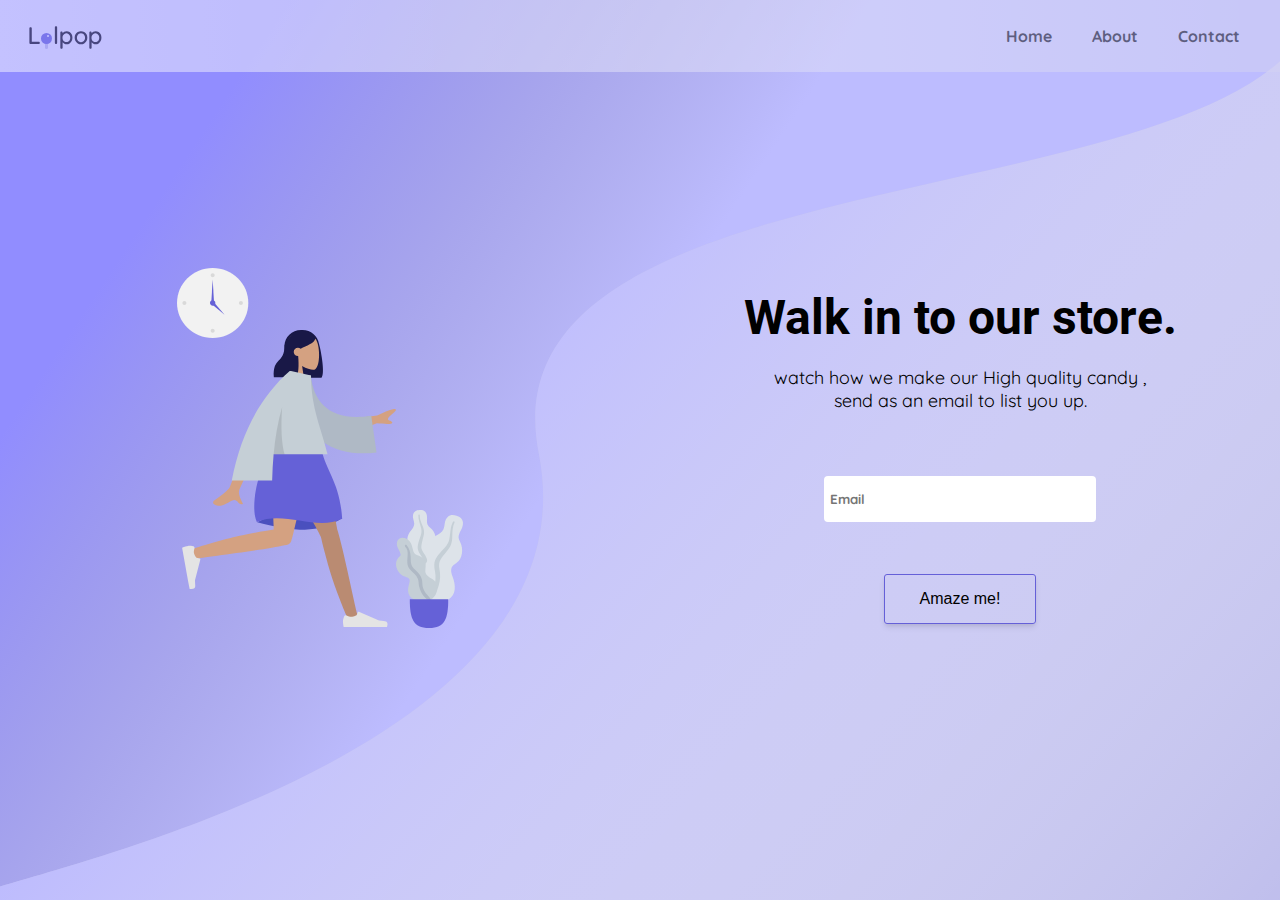
==== product-landing-page/index.html @ ae01e2fa "product landing page" ====
<!DOCTYPE html>
<html lang="en">
<head>
    <meta charset="UTF-8">
    <meta name="viewport" content="width=device-width, initial-scale=1.0">
    <link rel="stylesheet" href="./style.css">
    <title>Document</title>
</head>
<body>
    <!-- <script defer  src="https://cdn.freecodecamp.org/testable-projects-fcc/v1/bundle.js"></script> -->

<header id="header">
<img id="image-header" src="./svg/logo.svg" alt="logo">
<nav id="nav-bar">
  <ul id="nav-link">
    <a href="#home"><li>Home</li></a>
    <a href="#about"><li>About</li></a>
    <a href="#contact"><li>Contact</li></a>
  </ul>
</nav>
</header>
<section id="home" class="visit">
  <div class="walk-in">
  <div class="details">
      <h2>Walk in to our store.</h2>
    <p> watch how we make our High quality candy ,<br>
      send as an email to list you up.</p>
  </div>
    <form id="form">
   <input id="email" placeholder="Email" type="email" required>
   <label for="email"></label>
   <button href="https://www.freecodecamp.com/email-submit" id="submit" type="submit">Amaze me!</button>
    </form>
    </div>
  <div class="svg">
    <img class="image-svg" src="./svg/svg-girl.svg" alt="girk">
  </div>
</section>
<section class="about" id="about">
</section>
  </body>
---- product-landing-page/style.css ----
* {
    padding: 0px; margin: 0px;
    box-sizing: border-box;
  }

  @font-face {
    font-family: "Roboto-bold";
    src: url(./Fonts/Roboto/Roboto-Bold.ttf);
  }
  @font-face {
    font-family: "Quicksand-regular";
    src: url(./Fonts/Quicksand/Quicksand-Regular.ttf);
  }
  @font-face {
    font-family: "Quicksand-bold";
    src: url(./Fonts/Quicksand/Quicksand-Bold.ttf);
  }
  html {
    scroll-behavior: smooth;
  }
  
  #header {
    display: flex;justify-content: space-between;
    position: fixed;align-items: center;
    top: 0px;
    width: 100%; padding: 0px 20px 0px 20px;
    pointer-events: none;
    background: linear-gradient(88.14deg, #F7F7FF 0%, rgba(255, 255, 255, 0) 97.83%), #D3D2F2;
    height: 8vh;
    opacity: 50%;
  }
  
  #nav-bar {
    display: flex;
    align-items: center;justify-content: center;
  
  }
  #nav-link {
     display: flex;
     font-family: 'Quicksand-bold';
    pointer-events: all;
  }
  #nav-link li {
     margin: 0 20px;
     list-style: none;
  }
  #nav-link a {
     text-decoration: none;
    color: black;
  }

  .visit {
    height: 100vh;
    background-image: url(./svg/background.svg);background-repeat: no-repeat;
    background-position:center;background-size: cover;
    display: grid;grid-template-columns: repeat(2, 1fr);
  }
  .walk-in {
    grid-area: 1/2;justify-self: center;align-self: center;
    display: grid;
    grid-template-rows: 200px 200px;
  }

  .svg{
    justify-self: center;align-self: center;
  } 
 .details {
   align-self: center;
   justify-self: start;
 }

  .details h2 {
    font-family: 'Roboto-bold';
    font-size:  3rem;
    text-align: center;

  }

  .details p{
    font-size: 18px;font-family: 'Quicksand-regular';
     margin-top: 20px;
     text-align: center;
  }

  #form {
     align-self: center;justify-self: center;
     width: 70%;
     display: flex;align-items: center;flex-direction: column;justify-content: space-evenly;
     height: 100%;
  }
  #email {
 width: 90%;
  padding: 15px 6px;
  border: none;
  border-radius: 4px;
  font-family: 'Quicksand-bold';
  }
  #submit {
    background: transparent;
    border: 1px solid #6560d8; border-radius: 3px;
    width: 50%; padding: 15px 0;
    text-align: center;
    font-size: 1rem;
    transition: all 0.5s;
    cursor: pointer;
   box-shadow: 0 4px 6px -1px rgba(0, 0, 0, 0.1), 0 2px 4px -1px rgba(0, 0, 0, 0.06);
  }
 #submit:hover{
    background-color: #6561d7; color: white;
    box-shadow: none;
    border: 1px solid #d2d1f3; border-radius: 3px;
  }
.visit {
  height: 100vh;
}
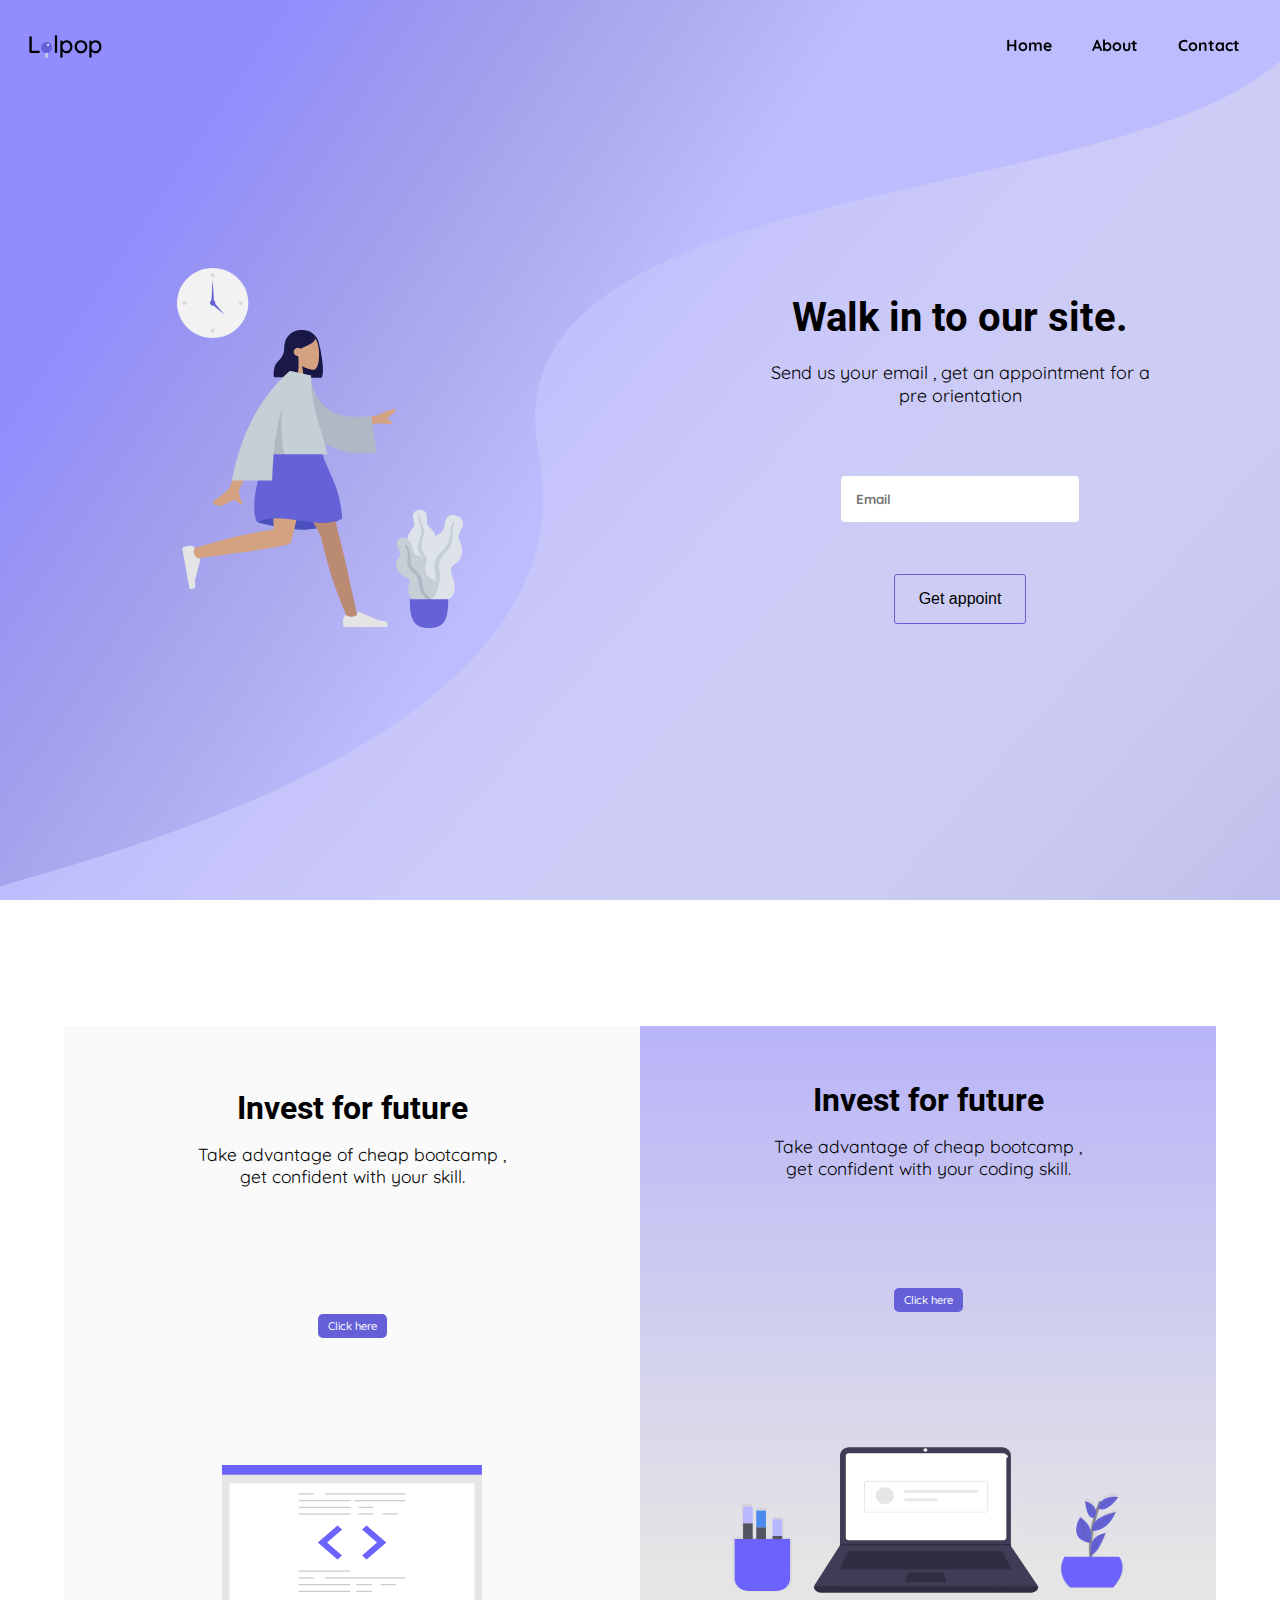
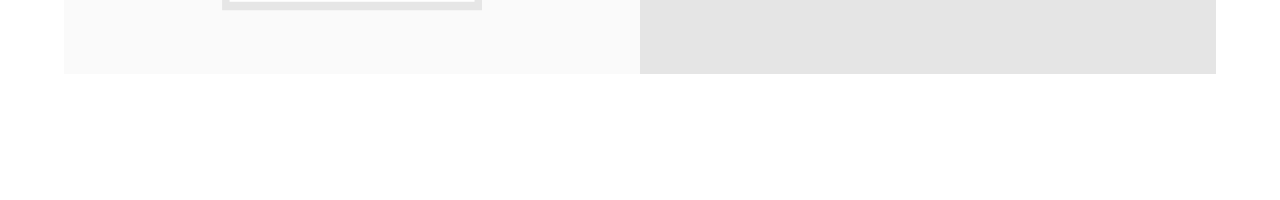
==== commit b6253045: "product landing page" ====
--- a/product-landing-page/index.html
+++ b/product-landing-page/index.html
@@ -22,14 +22,13 @@
 <section id="home" class="visit">
   <div class="walk-in">
   <div class="details">
-      <h2>Walk in to our store.</h2>
-    <p> watch how we make our High quality candy ,<br>
-      send as an email to list you up.</p>
+      <h2>Walk in to our site.</h2>
+    <p> Send us your email , get an appointment for a <br> pre orientation </p>
   </div>
     <form id="form">
    <input id="email" placeholder="Email" type="email" required>
    <label for="email"></label>
-   <button href="https://www.freecodecamp.com/email-submit" id="submit" type="submit">Amaze me!</button>
+   <button href="https://www.freecodecamp.com/email-submit" id="submit" type="submit"> Get appoint </button>
     </form>
     </div>
   <div class="svg">
@@ -37,5 +36,28 @@
   </div>
 </section>
 <section class="about" id="about">
+      <div class="benefits">
+      <div class="invest">
+        <div class="text">
+      <h2>Invest for future</h2>
+      <p>
+        Take advantage of cheap bootcamp , <br> get confident with your skill.
+      </p>
+    </div>
+    <a href="">Click here</a>
+        <img src="./svg/code.svg" alt="man">
+      </div>
+        <div class="rent">
+          <div class="text">
+        <h2>Invest for future</h2>
+        <p>
+          Take advantage of cheap bootcamp , <br> get confident with your coding skill.
+        </p>
+          </div>
+          <a href="">Click here</a>
+          <img src="./svg/laptop.svg" alt="man">
+        </div>
+        </div>
 </section>
+<script src="./test.js"></script>
   </body>--- a/product-landing-page/style.css
+++ b/product-landing-page/style.css
@@ -1,8 +1,11 @@
 * {
     padding: 0px; margin: 0px;
     box-sizing: border-box;
+  
   }
-
+  html {
+    scroll-behavior: smooth;
+  }
   @font-face {
     font-family: "Roboto-bold";
     src: url(./Fonts/Roboto/Roboto-Bold.ttf);
@@ -15,29 +18,27 @@
     font-family: "Quicksand-bold";
     src: url(./Fonts/Quicksand/Quicksand-Bold.ttf);
   }
-  html {
-    scroll-behavior: smooth;
+  @font-face {
+    font-family: "Quicksand-medium";
+    src: url(./Fonts/Quicksand/Quicksand-Medium.ttf);
   }
-  
+
   #header {
     display: flex;justify-content: space-between;
     position: fixed;align-items: center;
     top: 0px;
     width: 100%; padding: 0px 20px 0px 20px;
     pointer-events: none;
-    background: linear-gradient(88.14deg, #F7F7FF 0%, rgba(255, 255, 255, 0) 97.83%), #D3D2F2;
-    height: 8vh;
-    opacity: 50%;
+    height: 10vh;
   }
   
   #nav-bar {
     display: flex;
     align-items: center;justify-content: center;
-  
   }
   #nav-link {
      display: flex;
-     font-family: 'Quicksand-bold';
+    font-family: 'Quicksand-bold';
     pointer-events: all;
   }
   #nav-link li {
@@ -56,8 +57,7 @@
     display: grid;grid-template-columns: repeat(2, 1fr);
   }
   .walk-in {
-    grid-area: 1/2;justify-self: center;align-self: center;
-    display: grid;
+    display: grid; grid-area: 1/2;justify-self: center;align-self: center;
     grid-template-rows: 200px 200px;
   }
 
@@ -65,13 +65,12 @@
     justify-self: center;align-self: center;
   } 
  .details {
-   align-self: center;
-   justify-self: start;
+   align-self: center; justify-self: start;
  }
 
   .details h2 {
     font-family: 'Roboto-bold';
-    font-size:  3rem;
+    font-size:  2.5rem;
     text-align: center;
 
   }
@@ -81,7 +80,6 @@
      margin-top: 20px;
      text-align: center;
   }
-
   #form {
      align-self: center;justify-self: center;
      width: 70%;
@@ -89,8 +87,7 @@
      height: 100%;
   }
   #email {
- width: 90%;
-  padding: 15px 6px;
+ width: 90%;padding: 15px;
   border: none;
   border-radius: 4px;
   font-family: 'Quicksand-bold';
@@ -103,16 +100,98 @@
     font-size: 1rem;
     transition: all 0.5s;
     cursor: pointer;
-   box-shadow: 0 4px 6px -1px rgba(0, 0, 0, 0.1), 0 2px 4px -1px rgba(0, 0, 0, 0.06);
   }
  #submit:hover{
     background-color: #6561d7; color: white;
     box-shadow: none;
     border: 1px solid #d2d1f3; border-radius: 3px;
   }
-.visit {
+ 
+.about {
   height: 100vh;
+  display: flex;align-items: center;justify-content: center;
 }
+.benefits {
+  display: grid;grid-template-columns: 1fr 1fr;
+  height: 90%; width: 90%;
+}
+
+.rent ,.invest {
+  align-self: center;justify-self: center;display: flex;
+  flex-direction: column;
+  min-height: 80%; width: 100%;
+  align-items: center;justify-content: space-around;
+  background-color: #fafafa;
+
+}
+
+.rent {
+  background: linear-gradient(180deg, rgba(255, 255, 255, 0) 0%, #E5E5E5 83.33%), #B8B4F9;
+}
+
+.text h2{
+  font-family: 'Roboto-bold';font-size: 2rem;
+  text-align: center;
+}
+.text p{
+  font-family: 'Quicksand-regular';font-size: 1.1rem;
+  margin-top: 1rem;
+  text-align: center;
+}
+.benefits img {
+  max-width: 80%; height: auto;
+}
+.benefits a {
+  padding: 5px 10px; 
+  border-radius: 5px;
+  color: white;
+  background-color: #6560d8;
+  text-decoration: none;
+  font-family: 'Quicksand-medium';
+  font-size: 0.7rem;
+}
+
+@media (max-width: 850px){
+  .details h2{
+     font-size: 2rem
+  }
+  .details p {
+    font-size: 1;
+  }
+   .text h2 {
+      font-size: 2rem;
+   }
+   .text p {
+     font-size: 1rem;
+   }
+   .benefits {
+     display: flex;
+     flex-direction: column;
+     width: 100%;
+     height: 100%;
+   }
+ .visit {
+   display: flex;
+   justify-content: center;
+ }
+ .svg{
+   display: none;
+ }
+ #nav-bar {
+   display: none;
+ }
+ #header {
+   display: flex;
+   justify-content: center;
+   background: linear-gradient(90deg, #DAD9FF 0%, #9895FF 100%);
+   height: 8vh
+ }
+}
+
+
+
+
+
   
 
  
